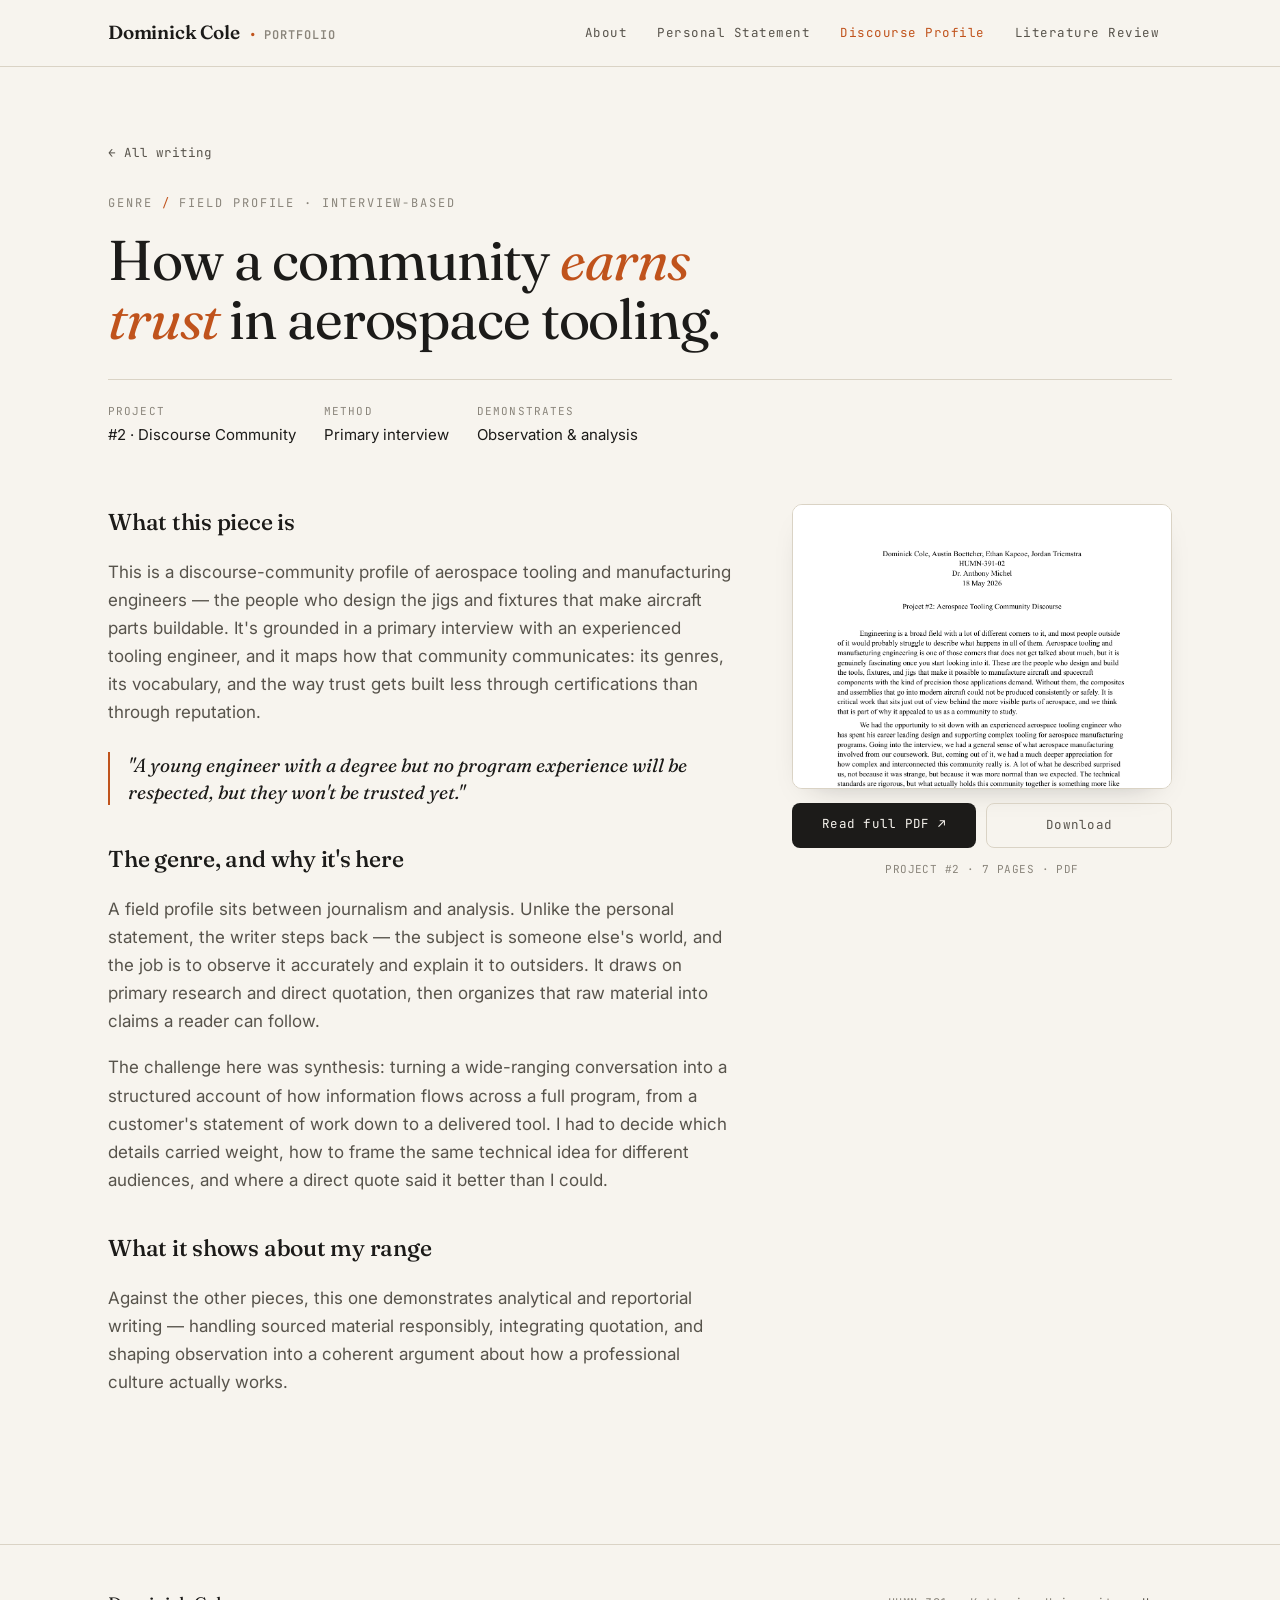
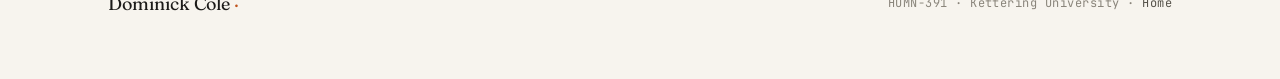
==== pages/discourse-community.html @ 47a452cd "initial commit" ====
<!DOCTYPE html>
<html lang="en">
<head>
<meta charset="UTF-8">
<meta name="viewport" content="width=device-width, initial-scale=1">
<title>Discourse Community Profile — Dominick Cole</title>
<meta name="description" content="An interview-based discourse community profile of aerospace tooling engineers, by Dominick Cole.">
<link rel="stylesheet" href="../assets/styles.css">
</head>
<body>

<header class="nav">
  <div class="wrap nav-inner">
    <a class="brand" href="../index.html">Dominick Cole <span class="dot">·</span> <span style="font-family:var(--mono);font-size:12px;letter-spacing:.08em;color:var(--ink-faint);">PORTFOLIO</span></a>
    <button class="nav-toggle" aria-label="Menu"><span></span><span></span><span></span></button>
    <nav class="nav-links">
      <a href="../index.html">About</a>
      <a href="personal-statement.html">Personal Statement</a>
      <a href="discourse-community.html" class="active">Discourse Profile</a>
      <a href="literature-review.html">Literature Review</a>
    </nav>
  </div>
</header>

<main>
  <section class="sample-hero">
    <div class="wrap">
      <a class="back" href="../index.html"><span class="arr">←</span> All writing</a>
      <div class="readout genre-line reveal">GENRE <span class="tick">/</span> FIELD PROFILE · INTERVIEW-BASED</div>
      <h1 class="reveal">How a community <em>earns trust</em> in aerospace tooling.</h1>
      <div class="sample-meta reveal">
        <div class="mi"><div class="k">Project</div><div class="v">#2 · Discourse Community</div></div>
        <div class="mi"><div class="k">Method</div><div class="v">Primary interview</div></div>
        <div class="mi"><div class="k">Demonstrates</div><div class="v">Observation &amp; analysis</div></div>
      </div>
    </div>
  </section>

  <section class="sample-body">
    <div class="wrap sample-cols">
      <div class="narrative reveal">
        <h2>What this piece is</h2>
        <p>This is a discourse-community profile of aerospace tooling and manufacturing engineers — the people who design the jigs and fixtures that make aircraft parts buildable. It's grounded in a primary interview with an experienced tooling engineer, and it maps how that community communicates: its genres, its vocabulary, and the way trust gets built less through certifications than through reputation.</p>

        <p class="pull">"A young engineer with a degree but no program experience will be respected, but they won't be trusted yet."</p>

        <h2>The genre, and why it's here</h2>
        <p>A field profile sits between journalism and analysis. Unlike the personal statement, the writer steps back — the subject is someone else's world, and the job is to observe it accurately and explain it to outsiders. It draws on primary research and direct quotation, then organizes that raw material into claims a reader can follow.</p>

        <p>The challenge here was synthesis: turning a wide-ranging conversation into a structured account of how information flows across a full program, from a customer's statement of work down to a delivered tool. I had to decide which details carried weight, how to frame the same technical idea for different audiences, and where a direct quote said it better than I could.</p>

        <h2>What it shows about my range</h2>
        <p>Against the other pieces, this one demonstrates analytical and reportorial writing — handling sourced material responsibly, integrating quotation, and shaping observation into a coherent argument about how a professional culture actually works.</p>
      </div>

      <aside class="preview reveal">
        <div class="preview-frame">
          <img src="../assets/thumbs/discourse-community.png" alt="First page of the discourse community profile document">
        </div>
        <div class="preview-actions">
          <a class="primary" href="../assets/pdfs/discourse-community.pdf" target="_blank" rel="noopener">Read full PDF ↗</a>
          <a class="ghost" href="../assets/pdfs/discourse-community.pdf" download>Download</a>
        </div>
        <div class="preview-cap">PROJECT #2 · 7 PAGES · PDF</div>
      </aside>
    </div>
  </section>
</main>

<footer class="foot">
  <div class="wrap foot-inner">
    <span class="sig">Dominick Cole <span class="dot">·</span></span>
    <span class="meta">HUMN-391 · Kettering University · <a href="../index.html">Home</a></span>
  </div>
</footer>

<script src="../assets/main.js"></script>
</body>
</html>
---- assets/styles.css ----
/* ============================================================
   Dominick Cole — Writing Portfolio
   Palette
     --paper   off-white background
     --ink     near-black text
     --rust    dark orange accent
   ============================================================ */

@import url('https://fonts.googleapis.com/css2?family=Fraunces:opsz,wght@9..144,400;9..144,500;9..144,600&family=Inter:wght@400;500;600&family=JetBrains+Mono:wght@400;500&display=swap');

:root {
  --paper:      #F7F4EE;
  --paper-2:    #F1ECE2;
  --ink:        #1C1B19;
  --ink-soft:   #57534B;
  --ink-faint:  #8A857B;
  --rust:       #C0531C;
  --rust-deep:  #9C3F12;
  --line:       #DAD3C5;
  --card:       #FFFFFF;

  --display: 'Fraunces', Georgia, serif;
  --body:    'Inter', system-ui, sans-serif;
  --mono:    'JetBrains Mono', ui-monospace, monospace;

  --maxw: 1120px;
  --ease: cubic-bezier(0.22, 0.61, 0.36, 1);
}

* { box-sizing: border-box; margin: 0; padding: 0; }

html { scroll-behavior: smooth; }

body {
  background: var(--paper);
  color: var(--ink);
  font-family: var(--body);
  font-size: 17px;
  line-height: 1.65;
  -webkit-font-smoothing: antialiased;
  text-rendering: optimizeLegibility;
  overflow-x: hidden;
}

.wrap { width: 100%; max-width: var(--maxw); margin: 0 auto; padding: 0 28px; }

/* ---------- instrument readout label ---------- */
.readout {
  font-family: var(--mono);
  font-size: 12px;
  letter-spacing: 0.16em;
  text-transform: uppercase;
  color: var(--ink-faint);
}
.readout .tick { color: var(--rust); }

/* ============================================================
   NAV
   ============================================================ */
header.nav {
  position: sticky; top: 0; z-index: 50;
  background: color-mix(in srgb, var(--paper) 86%, transparent);
  backdrop-filter: blur(10px);
  border-bottom: 1px solid var(--line);
}
.nav-inner {
  display: flex; align-items: center; justify-content: space-between;
  height: 66px;
}
.brand {
  font-family: var(--display);
  font-weight: 600;
  font-size: 19px;
  letter-spacing: -0.01em;
  color: var(--ink);
  text-decoration: none;
  display: flex; align-items: baseline; gap: 10px;
}
.brand .dot { color: var(--rust); }
.nav-links { display: flex; gap: 4px; align-items: center; }
.nav-links a {
  font-family: var(--mono);
  font-size: 12.5px;
  letter-spacing: 0.04em;
  color: var(--ink-soft);
  text-decoration: none;
  padding: 8px 13px;
  border-radius: 7px;
  transition: color .25s var(--ease), background .25s var(--ease);
}
.nav-links a:hover { color: var(--ink); background: var(--paper-2); }
.nav-links a.active { color: var(--rust); }
.nav-toggle { display: none; background: none; border: 0; cursor: pointer; padding: 8px; }
.nav-toggle span { display: block; width: 22px; height: 2px; background: var(--ink); margin: 4px 0; transition: .3s var(--ease); }

/* ============================================================
   HERO (home)
   ============================================================ */
.hero { padding: 92px 0 64px; position: relative; }
.hero .eyebrow { margin-bottom: 26px; }
.hero h1 {
  font-family: var(--display);
  font-weight: 400;
  font-size: clamp(40px, 7vw, 78px);
  line-height: 1.02;
  letter-spacing: -0.02em;
  max-width: 14ch;
}
.hero h1 em {
  font-style: italic;
  color: var(--rust);
}
.hero .lede {
  margin-top: 28px;
  max-width: 56ch;
  font-size: clamp(17px, 2.1vw, 20px);
  color: var(--ink-soft);
}

/* thin instrument rule that sweeps in */
.rule-sweep {
  height: 1px; background: var(--line); margin: 56px 0 0;
  position: relative; overflow: hidden;
}
.rule-sweep::after {
  content: ""; position: absolute; left: 0; top: 0; height: 100%;
  width: 64px; background: var(--rust);
  animation: sweep 4.5s var(--ease) infinite;
}
@keyframes sweep {
  0% { left: -64px; } 55%,100% { left: 100%; }
}

/* ============================================================
   ABOUT grid
   ============================================================ */
.about { padding: 70px 0 30px; }
.about-grid {
  display: grid;
  grid-template-columns: 300px 1fr;
  gap: 56px;
  align-items: start;
}

/* headshot placeholder */
.headshot {
  width: 100%; aspect-ratio: 4/5;
  background:
    repeating-linear-gradient(45deg, var(--paper-2) 0 12px, #ece6da 12px 24px);
  border: 1px solid var(--line);
  border-radius: 4px;
  display: flex; align-items: center; justify-content: center;
  position: relative;
  overflow: hidden;
}
.headshot .hs-label {
  font-family: var(--mono); font-size: 11.5px; letter-spacing: .12em;
  text-transform: uppercase; color: var(--ink-faint); text-align: center;
  padding: 0 20px;
}
.headshot::before {
  content: "✦"; position: absolute; top: 12px; left: 14px;
  color: var(--rust); font-size: 13px;
}

.side-meta { margin-top: 22px; }
.side-meta dl { display: grid; grid-template-columns: auto 1fr; gap: 6px 14px; }
.side-meta dt { font-family: var(--mono); font-size: 11px; letter-spacing: .1em; text-transform: uppercase; color: var(--ink-faint); padding-top: 2px; }
.side-meta dd { font-size: 14.5px; color: var(--ink-soft); }

.resume-btn {
  display: inline-flex; align-items: center; gap: 9px;
  margin-top: 24px;
  font-family: var(--mono); font-size: 13px; letter-spacing: .03em;
  color: var(--paper); background: var(--ink);
  border: 0; border-radius: 8px; padding: 12px 18px;
  text-decoration: none; cursor: pointer;
  transition: background .25s var(--ease), transform .2s var(--ease);
}
.resume-btn:hover { background: var(--rust); transform: translateY(-2px); }
.resume-btn .arr { transition: transform .25s var(--ease); }
.resume-btn:hover .arr { transform: translate(3px,-3px); }

.prose h2 {
  font-family: var(--display); font-weight: 500;
  font-size: clamp(26px, 3.4vw, 34px); letter-spacing: -0.01em;
  margin-bottom: 18px;
}
.prose p { margin-bottom: 18px; color: var(--ink-soft); max-width: 64ch; }
.prose p strong { color: var(--ink); font-weight: 600; }
.prose .focus-tag {
  display: inline-block; font-family: var(--mono); font-size: 12px;
  letter-spacing: .08em; text-transform: uppercase; color: var(--rust-deep);
  border: 1px solid color-mix(in srgb, var(--rust) 35%, var(--line));
  border-radius: 100px; padding: 5px 13px; margin-bottom: 22px;
}

/* ============================================================
   SECTION HEADER (shared)
   ============================================================ */
.section-head {
  display: flex; align-items: flex-end; justify-content: space-between;
  gap: 24px; margin: 78px 0 34px; padding-bottom: 16px;
  border-bottom: 1px solid var(--line);
}
.section-head h2 {
  font-family: var(--display); font-weight: 500;
  font-size: clamp(24px, 3vw, 30px); letter-spacing: -0.01em;
}
.section-head p { color: var(--ink-faint); font-size: 14.5px; max-width: 42ch; }

/* ============================================================
   WORK CARDS (home)
   ============================================================ */
.cards { display: grid; grid-template-columns: repeat(3, 1fr); gap: 26px; }
.card {
  background: var(--card);
  border: 1px solid var(--line);
  border-radius: 12px;
  overflow: hidden;
  text-decoration: none; color: inherit;
  display: flex; flex-direction: column;
  transition: transform .35s var(--ease), box-shadow .35s var(--ease), border-color .35s var(--ease);
}
.card:hover {
  transform: translateY(-6px);
  box-shadow: 0 18px 40px -22px rgba(28,27,25,.4);
  border-color: color-mix(in srgb, var(--rust) 40%, var(--line));
}
.card-thumb {
  aspect-ratio: 4/3; overflow: hidden; background: var(--paper-2);
  border-bottom: 1px solid var(--line); position: relative;
}
.card-thumb img {
  width: 100%; height: 100%; object-fit: cover; object-position: top;
  transition: transform .6s var(--ease); display: block;
}
.card:hover .card-thumb img { transform: scale(1.04); }
.card-genre {
  position: absolute; top: 12px; left: 12px;
  font-family: var(--mono); font-size: 10.5px; letter-spacing: .1em;
  text-transform: uppercase; color: var(--paper);
  background: color-mix(in srgb, var(--ink) 82%, transparent);
  backdrop-filter: blur(4px);
  padding: 5px 10px; border-radius: 100px;
}
.card-body { padding: 20px 20px 24px; display: flex; flex-direction: column; gap: 9px; flex: 1; }
.card-body .num { font-family: var(--mono); font-size: 11px; color: var(--rust); letter-spacing: .1em; }
.card-body h3 { font-family: var(--display); font-weight: 500; font-size: 21px; line-height: 1.15; letter-spacing: -0.01em; }
.card-body p { font-size: 14px; color: var(--ink-soft); line-height: 1.55; }
.card-body .go {
  margin-top: auto; font-family: var(--mono); font-size: 12.5px; color: var(--ink);
  display: inline-flex; align-items: center; gap: 7px;
}
.card-body .go .arr { color: var(--rust); transition: transform .25s var(--ease); }
.card:hover .card-body .go .arr { transform: translateX(4px); }

/* ============================================================
   SAMPLE PAGE
   ============================================================ */
.sample-hero { padding: 70px 0 38px; }
.sample-hero .back {
  font-family: var(--mono); font-size: 12.5px; color: var(--ink-soft);
  text-decoration: none; display: inline-flex; align-items: center; gap: 8px;
  margin-bottom: 30px; transition: color .2s var(--ease);
}
.sample-hero .back:hover { color: var(--rust); }
.sample-hero .back .arr { transition: transform .2s var(--ease); }
.sample-hero .back:hover .arr { transform: translateX(-4px); }
.sample-hero .genre-line { margin-bottom: 18px; }
.sample-hero h1 {
  font-family: var(--display); font-weight: 400;
  font-size: clamp(32px, 5.2vw, 56px); line-height: 1.05; letter-spacing: -0.02em;
  max-width: 18ch;
}
.sample-hero h1 em { font-style: italic; color: var(--rust); }
.sample-meta {
  display: flex; flex-wrap: wrap; gap: 28px; margin-top: 30px;
  padding-top: 22px; border-top: 1px solid var(--line);
}
.sample-meta .mi .k { font-family: var(--mono); font-size: 11px; letter-spacing: .1em; text-transform: uppercase; color: var(--ink-faint); }
.sample-meta .mi .v { font-size: 15px; color: var(--ink); margin-top: 3px; }

.sample-body { padding: 18px 0 40px; }
.sample-cols { display: grid; grid-template-columns: 1fr 380px; gap: 56px; align-items: start; }
.sample-cols .narrative h2 {
  font-family: var(--display); font-weight: 500; font-size: 23px;
  letter-spacing: -0.01em; margin: 0 0 16px;
}
.sample-cols .narrative h2:not(:first-child) { margin-top: 36px; }
.sample-cols .narrative p { color: var(--ink-soft); margin-bottom: 18px; max-width: 60ch; }
.sample-cols .narrative .pull {
  border-left: 2px solid var(--rust); padding-left: 18px; margin: 26px 0;
  font-family: var(--display); font-style: italic; font-size: 19px;
  color: var(--ink); line-height: 1.4;
}

/* sticky preview */
.preview { position: sticky; top: 90px; }
.preview-frame {
  border: 1px solid var(--line); border-radius: 10px; overflow: hidden;
  background: var(--card); box-shadow: 0 12px 30px -20px rgba(28,27,25,.35);
}
.preview-frame img { width: 100%; display: block; }
.preview-actions { display: flex; gap: 10px; margin-top: 14px; }
.preview-actions a {
  flex: 1; text-align: center;
  font-family: var(--mono); font-size: 12.5px; letter-spacing: .02em;
  text-decoration: none; padding: 11px 12px; border-radius: 8px;
  transition: all .25s var(--ease);
}
.preview-actions .primary { background: var(--ink); color: var(--paper); }
.preview-actions .primary:hover { background: var(--rust); }
.preview-actions .ghost { border: 1px solid var(--line); color: var(--ink-soft); }
.preview-actions .ghost:hover { border-color: var(--rust); color: var(--rust); }
.preview-cap { font-family: var(--mono); font-size: 11px; color: var(--ink-faint); margin-top: 12px; text-align: center; letter-spacing: .04em; }

/* ============================================================
   FOOTER
   ============================================================ */
footer.foot {
  margin-top: 90px; border-top: 1px solid var(--line);
  padding: 44px 0 60px;
}
.foot-inner { display: flex; justify-content: space-between; align-items: center; gap: 24px; flex-wrap: wrap; }
.foot .sig { font-family: var(--display); font-size: 18px; }
.foot .sig .dot { color: var(--rust); }
.foot .meta { font-family: var(--mono); font-size: 12px; color: var(--ink-faint); letter-spacing: .04em; }
.foot .meta a { color: var(--ink-soft); text-decoration: none; }
.foot .meta a:hover { color: var(--rust); }

/* ============================================================
   REVEAL animation
   ============================================================ */
.reveal { opacity: 0; transform: translateY(18px); transition: opacity .7s var(--ease), transform .7s var(--ease); }
.reveal.in { opacity: 1; transform: none; }

/* ============================================================
   RESPONSIVE
   ============================================================ */
@media (max-width: 900px) {
  .about-grid { grid-template-columns: 1fr; gap: 36px; }
  .headshot { max-width: 280px; }
  .cards { grid-template-columns: 1fr; }
  .sample-cols { grid-template-columns: 1fr; gap: 38px; }
  .preview { position: static; }
  .nav-links {
    position: fixed; inset: 66px 0 auto 0;
    flex-direction: column; gap: 0;
    background: var(--paper); border-bottom: 1px solid var(--line);
    padding: 8px 24px 20px; transform: translateY(-120%);
    transition: transform .35s var(--ease); pointer-events: none;
  }
  .nav-links.open { transform: none; pointer-events: auto; }
  .nav-links a { padding: 13px 6px; width: 100%; border-bottom: 1px solid var(--line); border-radius: 0; }
  .nav-toggle { display: block; }
}
@media (max-width: 520px) {
  body { font-size: 16px; }
  .wrap { padding: 0 20px; }
  .hero { padding: 64px 0 48px; }
  .sample-meta { gap: 18px; }
}

@media (prefers-reduced-motion: reduce) {
  *, *::after { animation: none !important; transition: none !important; }
  .reveal { opacity: 1; transform: none; }
}
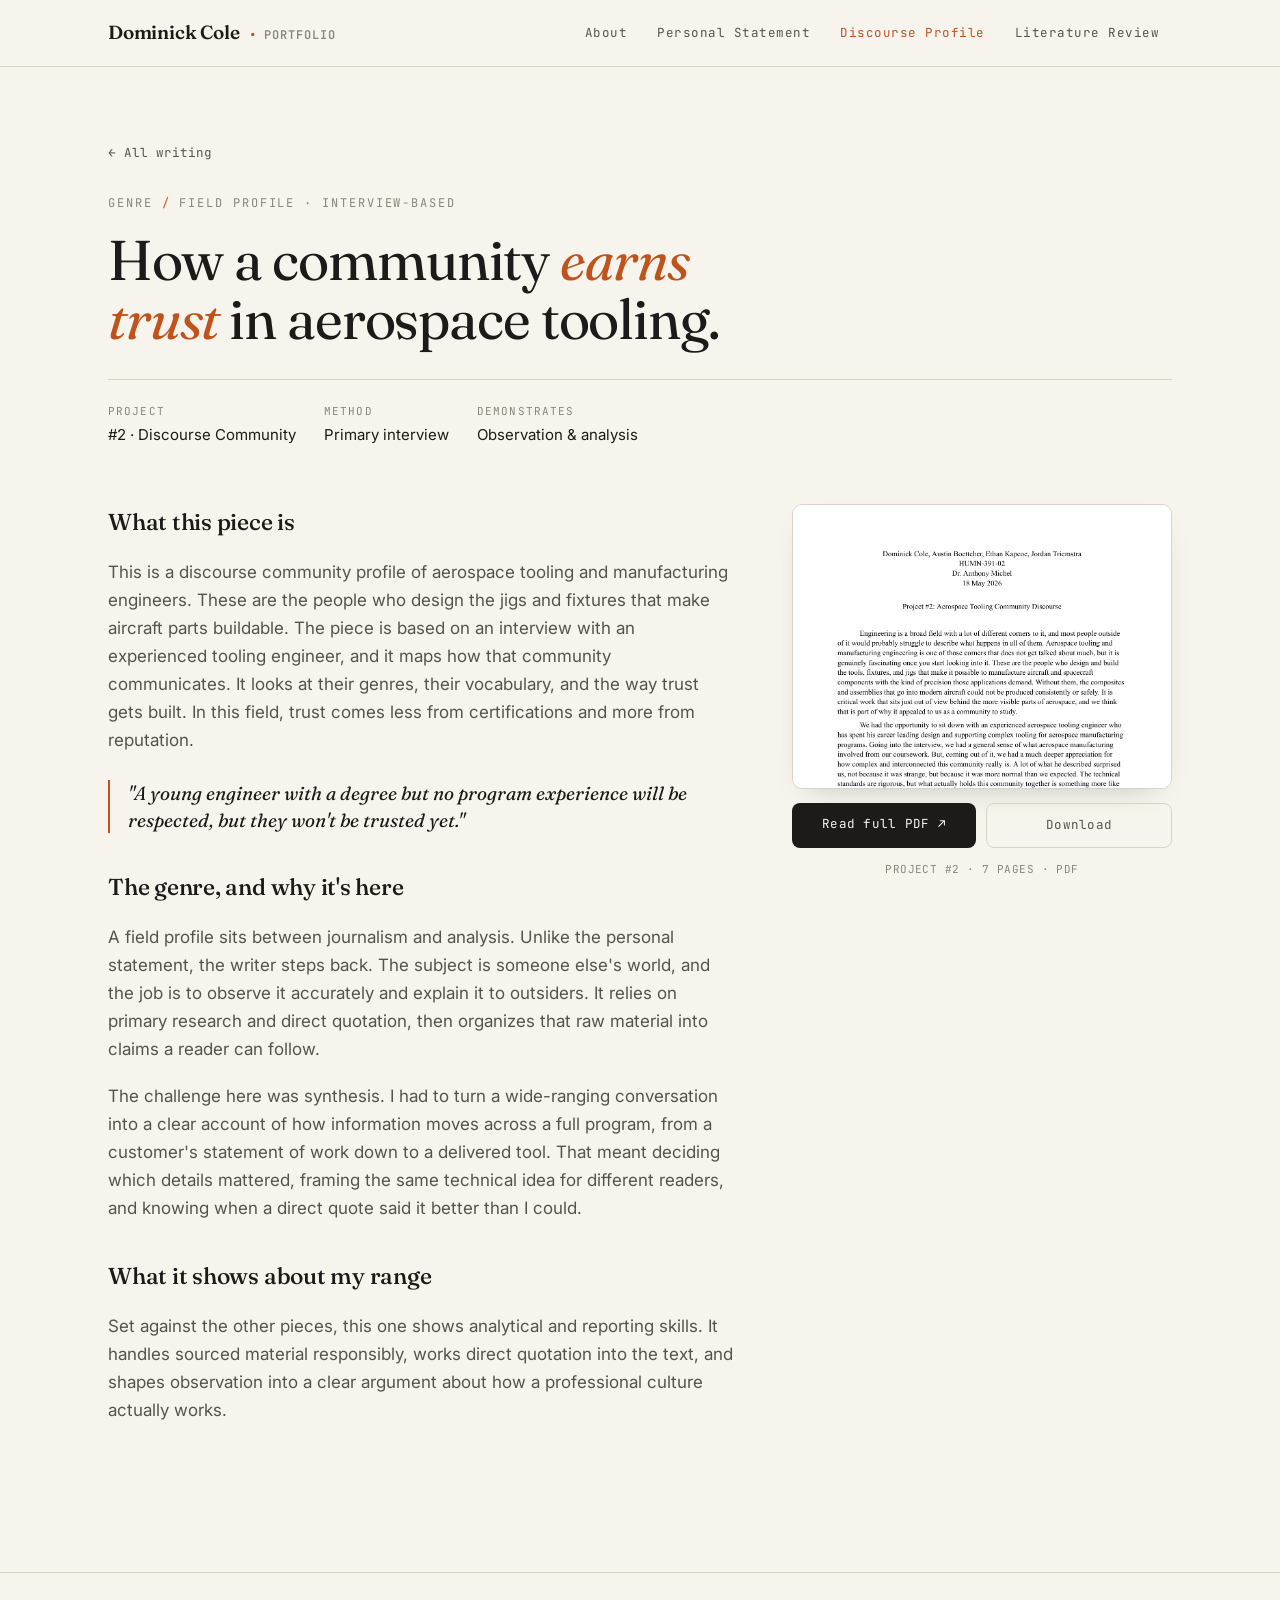
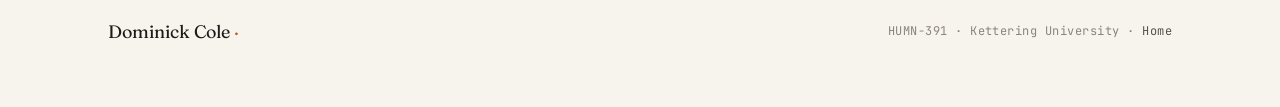
==== commit 04ac9698: "add headshot, update pages" ====
--- a/pages/discourse-community.html
+++ b/pages/discourse-community.html
@@ -3,7 +3,7 @@
 <head>
 <meta charset="UTF-8">
 <meta name="viewport" content="width=device-width, initial-scale=1">
-<title>Discourse Community Profile — Dominick Cole</title>
+<title>Discourse Community Profile · Dominick Cole</title>
 <meta name="description" content="An interview-based discourse community profile of aerospace tooling engineers, by Dominick Cole.">
 <link rel="stylesheet" href="../assets/styles.css">
 </head>
@@ -40,17 +40,17 @@
     <div class="wrap sample-cols">
       <div class="narrative reveal">
         <h2>What this piece is</h2>
-        <p>This is a discourse-community profile of aerospace tooling and manufacturing engineers — the people who design the jigs and fixtures that make aircraft parts buildable. It's grounded in a primary interview with an experienced tooling engineer, and it maps how that community communicates: its genres, its vocabulary, and the way trust gets built less through certifications than through reputation.</p>
+        <p>This is a discourse community profile of aerospace tooling and manufacturing engineers. These are the people who design the jigs and fixtures that make aircraft parts buildable. The piece is based on an interview with an experienced tooling engineer, and it maps how that community communicates. It looks at their genres, their vocabulary, and the way trust gets built. In this field, trust comes less from certifications and more from reputation.</p>
 
         <p class="pull">"A young engineer with a degree but no program experience will be respected, but they won't be trusted yet."</p>
 
         <h2>The genre, and why it's here</h2>
-        <p>A field profile sits between journalism and analysis. Unlike the personal statement, the writer steps back — the subject is someone else's world, and the job is to observe it accurately and explain it to outsiders. It draws on primary research and direct quotation, then organizes that raw material into claims a reader can follow.</p>
+        <p>A field profile sits between journalism and analysis. Unlike the personal statement, the writer steps back. The subject is someone else's world, and the job is to observe it accurately and explain it to outsiders. It relies on primary research and direct quotation, then organizes that raw material into claims a reader can follow.</p>
 
-        <p>The challenge here was synthesis: turning a wide-ranging conversation into a structured account of how information flows across a full program, from a customer's statement of work down to a delivered tool. I had to decide which details carried weight, how to frame the same technical idea for different audiences, and where a direct quote said it better than I could.</p>
+        <p>The challenge here was synthesis. I had to turn a wide-ranging conversation into a clear account of how information moves across a full program, from a customer's statement of work down to a delivered tool. That meant deciding which details mattered, framing the same technical idea for different readers, and knowing when a direct quote said it better than I could.</p>
 
         <h2>What it shows about my range</h2>
-        <p>Against the other pieces, this one demonstrates analytical and reportorial writing — handling sourced material responsibly, integrating quotation, and shaping observation into a coherent argument about how a professional culture actually works.</p>
+        <p>Set against the other pieces, this one shows analytical and reporting skills. It handles sourced material responsibly, works direct quotation into the text, and shapes observation into a clear argument about how a professional culture actually works.</p>
       </div>
 
       <aside class="preview reveal">
